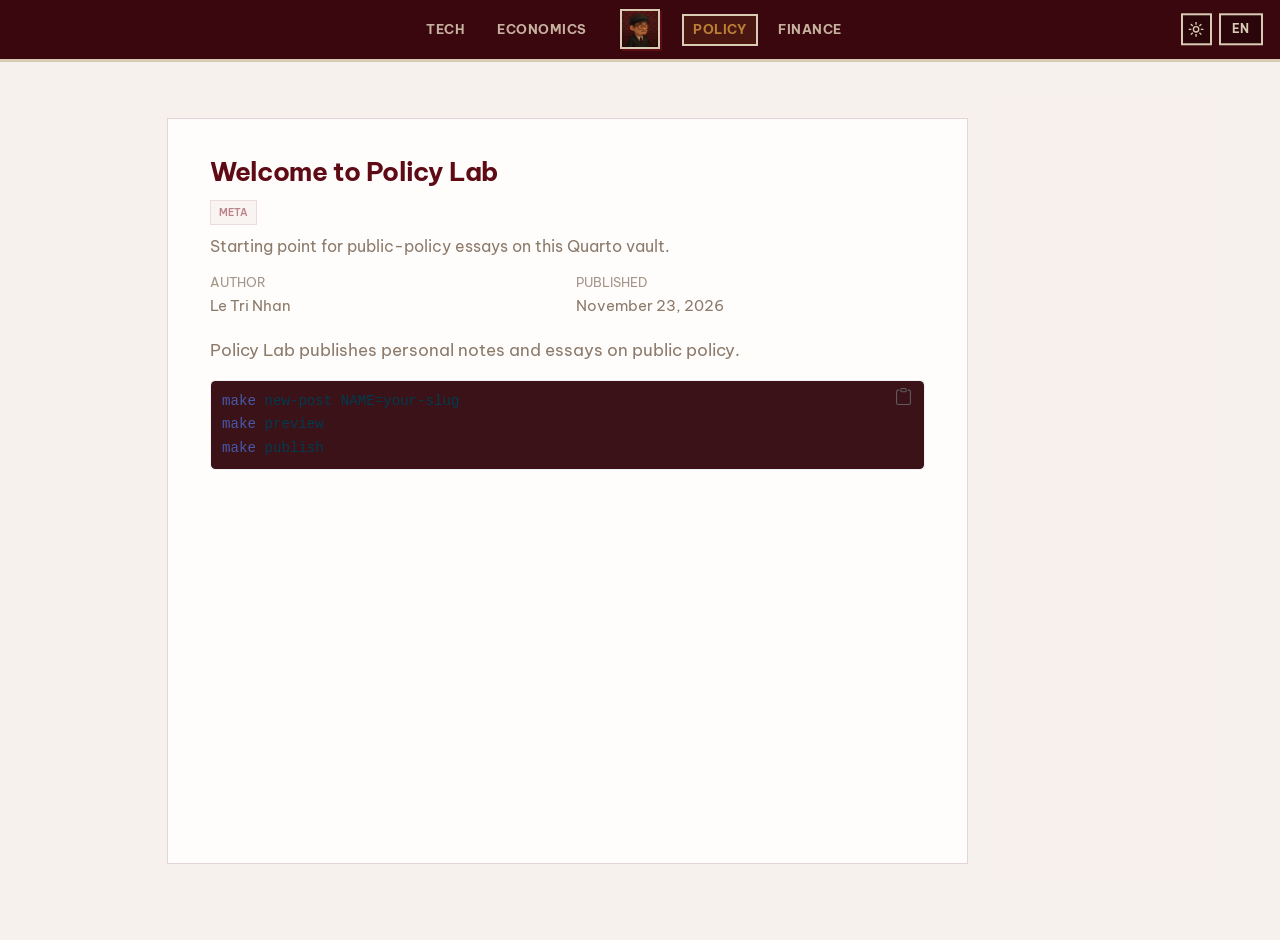
==== posts/welcome/index.html @ 367c21e1 "Built site for gh-pages" ====
<!DOCTYPE html>
<html xmlns="http://www.w3.org/1999/xhtml" lang="en" xml:lang="en"><head>

<meta charset="utf-8">
<meta name="generator" content="quarto-1.7.32">

<meta name="viewport" content="width=device-width, initial-scale=1.0, user-scalable=yes">

<meta name="author" content="Le Tri Nhan">
<meta name="dcterms.date" content="2026-11-23">
<meta name="description" content="Starting point for public-policy essays on this Quarto vault.">

<title>Welcome to Policy Lab – Policy Lab</title>
<style>
code{white-space: pre-wrap;}
span.smallcaps{font-variant: small-caps;}
div.columns{display: flex; gap: min(4vw, 1.5em);}
div.column{flex: auto; overflow-x: auto;}
div.hanging-indent{margin-left: 1.5em; text-indent: -1.5em;}
ul.task-list{list-style: none;}
ul.task-list li input[type="checkbox"] {
  width: 0.8em;
  margin: 0 0.8em 0.2em -1em; /* quarto-specific, see https://github.com/quarto-dev/quarto-cli/issues/4556 */ 
  vertical-align: middle;
}
/* CSS for syntax highlighting */
html { -webkit-text-size-adjust: 100%; }
pre > code.sourceCode { white-space: pre; position: relative; }
pre > code.sourceCode > span { display: inline-block; line-height: 1.25; }
pre > code.sourceCode > span:empty { height: 1.2em; }
.sourceCode { overflow: visible; }
code.sourceCode > span { color: inherit; text-decoration: inherit; }
div.sourceCode { margin: 1em 0; }
pre.sourceCode { margin: 0; }
@media screen {
div.sourceCode { overflow: auto; }
}
@media print {
pre > code.sourceCode { white-space: pre-wrap; }
pre > code.sourceCode > span { text-indent: -5em; padding-left: 5em; }
}
pre.numberSource code
  { counter-reset: source-line 0; }
pre.numberSource code > span
  { position: relative; left: -4em; counter-increment: source-line; }
pre.numberSource code > span > a:first-child::before
  { content: counter(source-line);
    position: relative; left: -1em; text-align: right; vertical-align: baseline;
    border: none; display: inline-block;
    -webkit-touch-callout: none; -webkit-user-select: none;
    -khtml-user-select: none; -moz-user-select: none;
    -ms-user-select: none; user-select: none;
    padding: 0 4px; width: 4em;
  }
pre.numberSource { margin-left: 3em;  padding-left: 4px; }
div.sourceCode
  {   }
@media screen {
pre > code.sourceCode > span > a:first-child::before { text-decoration: underline; }
}
</style>


<script src="../../site_libs/quarto-nav/quarto-nav.js"></script>
<script src="../../site_libs/quarto-nav/headroom.min.js"></script>
<link href="../../styles/favicon.svg" rel="icon" type="image/svg+xml">
<script src="../../site_libs/clipboard/clipboard.min.js"></script>
<script src="../../site_libs/quarto-html/quarto.js" type="module"></script>
<script src="../../site_libs/quarto-html/tabsets/tabsets.js" type="module"></script>
<script src="../../site_libs/quarto-html/popper.min.js"></script>
<script src="../../site_libs/quarto-html/tippy.umd.min.js"></script>
<script src="../../site_libs/quarto-html/anchor.min.js"></script>
<link href="../../site_libs/quarto-html/tippy.css" rel="stylesheet">
<link href="../../site_libs/quarto-html/quarto-syntax-highlighting-37eea08aefeeee20ff55810ff984fec1.css" rel="stylesheet" id="quarto-text-highlighting-styles">
<script src="../../site_libs/bootstrap/bootstrap.min.js"></script>
<link href="../../site_libs/bootstrap/bootstrap-icons.css" rel="stylesheet">
<link href="../../site_libs/bootstrap/bootstrap-9bfbb7280fd02e7e46086932f71645ad.min.css" rel="stylesheet" append-hash="true" id="quarto-bootstrap" data-mode="light">
<script id="quarto-search-options" type="application/json">{
  "language": {
    "search-no-results-text": "No results",
    "search-matching-documents-text": "matching documents",
    "search-copy-link-title": "Copy link to search",
    "search-hide-matches-text": "Hide additional matches",
    "search-more-match-text": "more match in this document",
    "search-more-matches-text": "more matches in this document",
    "search-clear-button-title": "Clear",
    "search-text-placeholder": "",
    "search-detached-cancel-button-title": "Cancel",
    "search-submit-button-title": "Submit",
    "search-label": "Search"
  }
}</script>
<script>
(function () {
  try {
    var t = localStorage.getItem("letrinhan-site-theme");
    if (t !== "light" && t !== "dark") {
      t = window.matchMedia("(prefers-color-scheme: light)").matches
        ? "light"
        : "dark";
    }
    document.documentElement.dataset.theme = t;
  } catch (e) {
    document.documentElement.dataset.theme = "dark";
  }

  try {
    var l = localStorage.getItem("letrinhan-site-locale");
    if (l !== "vi" && l !== "en") {
      l = (navigator.language || "vi").toLowerCase().startsWith("vi")
        ? "vi"
        : "en";
    }
    document.documentElement.dataset.lang = l;
  } catch (e) {
    document.documentElement.dataset.lang = "vi";
  }
})();
</script>


</head>

<body class="nav-fixed quarto-light">

<div id="quarto-search-results"></div>
  <header id="quarto-header" class="headroom fixed-top">
    <nav class="navbar navbar-expand-lg " data-bs-theme="dark">
      <div class="navbar-container container-fluid">
      <div class="navbar-brand-container mx-auto">
    <a href="../../index.html" class="navbar-brand navbar-brand-logo">
    <img src="../../styles/avatar.jpg" alt="Le Tri Nhan" class="navbar-logo">
    </a>
  </div>
          <button class="navbar-toggler" type="button" data-bs-toggle="collapse" data-bs-target="#navbarCollapse" aria-controls="navbarCollapse" role="menu" aria-expanded="false" aria-label="Toggle navigation" onclick="if (window.quartoToggleHeadroom) { window.quartoToggleHeadroom(); }">
  <span class="navbar-toggler-icon"></span>
</button>
          <div class="collapse navbar-collapse" id="navbarCollapse">
            <ul class="navbar-nav navbar-nav-scroll me-auto">
  <li class="nav-item">
    <a class="nav-link" href="https://letrinhandn.github.io/tech-lab/"> 
<span class="menu-text">Tech</span></a>
  </li>  
  <li class="nav-item">
    <a class="nav-link" href="https://letrinhandn.github.io/economic-lab/"> 
<span class="menu-text">Economics</span></a>
  </li>  
</ul>
            <ul class="navbar-nav navbar-nav-scroll ms-auto">
  <li class="nav-item">
    <a class="nav-link" href="https://letrinhandn.github.io/policy-lab/"> 
<span class="menu-text">Policy</span></a>
  </li>  
  <li class="nav-item">
    <a class="nav-link" href="https://letrinhandn.github.io/investment-research-lab/"> 
<span class="menu-text">Finance</span></a>
  </li>  
</ul>
          </div> <!-- /navcollapse -->
            <div class="quarto-navbar-tools">
</div>
      </div> <!-- /container-fluid -->
    </nav>
</header>
<!-- content -->
<div id="quarto-content" class="quarto-container page-columns page-rows-contents page-layout-article page-navbar">
<!-- sidebar -->
<!-- margin-sidebar -->
    <div id="quarto-margin-sidebar" class="sidebar margin-sidebar zindex-bottom">
        
    </div>
<!-- main -->
<main class="content" id="quarto-document-content">

<header id="title-block-header" class="quarto-title-block default">
<div class="quarto-title">
<h1 class="title">Welcome to Policy Lab</h1>
  <div class="quarto-categories">
    <div class="quarto-category">meta</div>
  </div>
  </div>

<div>
  <div class="description">
    Starting point for public-policy essays on this Quarto vault.
  </div>
</div>


<div class="quarto-title-meta">

    <div>
    <div class="quarto-title-meta-heading">Author</div>
    <div class="quarto-title-meta-contents">
             <p>Le Tri Nhan </p>
          </div>
  </div>
    
    <div>
    <div class="quarto-title-meta-heading">Published</div>
    <div class="quarto-title-meta-contents">
      <p class="date">November 23, 2026</p>
    </div>
  </div>
  
    
  </div>
  


</header>


<p>Policy Lab publishes personal notes and essays on public policy.</p>
<div class="sourceCode" id="cb1"><pre class="sourceCode bash code-with-copy"><code class="sourceCode bash"><span id="cb1-1"><a href="#cb1-1" aria-hidden="true" tabindex="-1"></a><span class="fu">make</span> new-post NAME=your-slug</span>
<span id="cb1-2"><a href="#cb1-2" aria-hidden="true" tabindex="-1"></a><span class="fu">make</span> preview</span>
<span id="cb1-3"><a href="#cb1-3" aria-hidden="true" tabindex="-1"></a><span class="fu">make</span> publish</span></code><button title="Copy to Clipboard" class="code-copy-button"><i class="bi"></i></button></pre></div>



</main> <!-- /main -->
<script>
document.addEventListener("DOMContentLoaded", function () {
  var THEME_KEY = "letrinhan-site-theme";
  var LANG_KEY = "letrinhan-site-locale";

  var brand = document.querySelector(".navbar-brand");
  if (brand) brand.setAttribute("href", "https://letrinhandn.github.io/letrinhan-site/");

  document.querySelectorAll(".quarto-listing-category-title").forEach(function (el) {
    el.textContent = "Tags";
  });

  function readTheme() {
    try {
      var t = localStorage.getItem(THEME_KEY);
      if (t === "light" || t === "dark") return t;
    } catch (e) {}
    return document.documentElement.dataset.theme === "light" ? "light" : "dark";
  }

  function readLang() {
    try {
      var l = localStorage.getItem(LANG_KEY);
      if (l === "vi" || l === "en") return l;
    } catch (e) {}
    return (navigator.language || "vi").toLowerCase().startsWith("vi") ? "vi" : "en";
  }

  function sunSvg() {
    return '<svg viewBox="0 0 24 24" aria-hidden="true" fill="none" stroke="currentColor" stroke-width="2"><circle cx="12" cy="12" r="4"/><path stroke-linecap="square" d="M12 2v2M12 20v2M4.9 4.9l1.4 1.4M17.7 17.7l1.4 1.4M2 12h2M20 12h2M4.9 19.1l1.4-1.4M17.7 6.3l1.4-1.4"/></svg>';
  }

  function moonSvg() {
    return '<svg viewBox="0 0 24 24" aria-hidden="true" fill="currentColor"><path d="M20.5 14.2A8.5 8.5 0 0 1 9.8 3.5 7 7 0 1 0 20.5 14.2Z"/></svg>';
  }

  function applyTheme(theme) {
    document.documentElement.dataset.theme = theme;
    try {
      localStorage.setItem(THEME_KEY, theme);
    } catch (e) {}
    var btn = document.getElementById("theme-chip");
    if (btn) {
      btn.innerHTML = theme === "dark" ? moonSvg() : sunSvg();
      btn.setAttribute("aria-pressed", theme === "dark" ? "true" : "false");
    }
  }

  function applyLang(lang) {
    if (lang !== "vi" && lang !== "en") lang = "vi";
    try {
      localStorage.setItem(LANG_KEY, lang);
    } catch (e) {}
    document.documentElement.dataset.lang = lang;
    var btn = document.getElementById("lang-chip");
    if (btn) btn.textContent = lang === "vi" ? "VI" : "EN";
    buildLangToc(lang);
  }

  // Quarto skips TOC when headings live inside .lang-vi / .lang-en — rebuild for active locale
  function buildLangToc(lang) {
    var sidebar = document.getElementById("quarto-margin-sidebar");
    if (!sidebar) return;
    if (!document.querySelector(".lang-vi, .lang-en")) return;

    var root = document.querySelector(lang === "en" ? ".lang-en" : ".lang-vi");
    if (!root) {
      sidebar.innerHTML = "";
      return;
    }

    var heads = root.querySelectorAll("h2, h3");
    if (!heads.length) {
      sidebar.innerHTML = "";
      return;
    }

    var title = lang === "en" ? "On this page" : "Trong trang này";
    var html =
      '<nav id="TOC" role="doc-toc">' +
      '<h2 id="toc-title">' +
      title +
      "</h2><ul class=\"summary\">";

    var pendingClose = false;
    heads.forEach(function (h) {
      var id = h.id;
      if (!id) {
        id = (h.getAttribute("data-anchor-id") || "").trim();
        if (id) h.id = id;
      }
      if (!id) return;
      var text = (h.textContent || "").replace(/\s+/g, " ").trim();
      if (!text) return;
      var level = h.tagName.toLowerCase() === "h3" ? 3 : 2;
      if (level === 2) {
        if (pendingClose) html += "</ul></li>";
        html +=
          '<li><a href="#' +
          id +
          '" class="nav-link">' +
          text +
          '</a><ul>';
        pendingClose = true;
      } else {
        if (!pendingClose) {
          html += "<li><ul>";
          pendingClose = true;
        }
        html +=
          '<li><a href="#' +
          id +
          '" class="nav-link">' +
          text +
          "</a></li>";
      }
    });
    if (pendingClose) html += "</ul></li>";
    html += "</ul></nav>";
    sidebar.innerHTML = html;
  }

  var host = document.querySelector(".navbar");
  if (host && !document.getElementById("site-controls")) {
    var wrap = document.createElement("div");
    wrap.className = "site-controls";
    wrap.id = "site-controls";

    var themeBtn = document.createElement("button");
    themeBtn.type = "button";
    themeBtn.className = "header-chip is-icon";
    themeBtn.id = "theme-chip";
    themeBtn.setAttribute("aria-label", "Toggle theme");
    themeBtn.title = "Toggle theme";
    themeBtn.addEventListener("click", function () {
      applyTheme(readTheme() === "dark" ? "light" : "dark");
    });

    var langBtn = document.createElement("button");
    langBtn.type = "button";
    langBtn.className = "header-chip";
    langBtn.id = "lang-chip";
    langBtn.setAttribute("aria-label", "Toggle language");
    langBtn.title = "Toggle language";
    langBtn.addEventListener("click", function () {
      applyLang(readLang() === "vi" ? "en" : "vi");
    });

    wrap.appendChild(themeBtn);
    wrap.appendChild(langBtn);
    host.appendChild(wrap);
  }

  applyTheme(readTheme());
  applyLang(readLang());
});
</script>
<script id="quarto-html-after-body" type="application/javascript">
  window.document.addEventListener("DOMContentLoaded", function (event) {
    const icon = "";
    const anchorJS = new window.AnchorJS();
    anchorJS.options = {
      placement: 'right',
      icon: icon
    };
    anchorJS.add('.anchored');
    const isCodeAnnotation = (el) => {
      for (const clz of el.classList) {
        if (clz.startsWith('code-annotation-')) {                     
          return true;
        }
      }
      return false;
    }
    const onCopySuccess = function(e) {
      // button target
      const button = e.trigger;
      // don't keep focus
      button.blur();
      // flash "checked"
      button.classList.add('code-copy-button-checked');
      var currentTitle = button.getAttribute("title");
      button.setAttribute("title", "Copied!");
      let tooltip;
      if (window.bootstrap) {
        button.setAttribute("data-bs-toggle", "tooltip");
        button.setAttribute("data-bs-placement", "left");
        button.setAttribute("data-bs-title", "Copied!");
        tooltip = new bootstrap.Tooltip(button, 
          { trigger: "manual", 
            customClass: "code-copy-button-tooltip",
            offset: [0, -8]});
        tooltip.show();    
      }
      setTimeout(function() {
        if (tooltip) {
          tooltip.hide();
          button.removeAttribute("data-bs-title");
          button.removeAttribute("data-bs-toggle");
          button.removeAttribute("data-bs-placement");
        }
        button.setAttribute("title", currentTitle);
        button.classList.remove('code-copy-button-checked');
      }, 1000);
      // clear code selection
      e.clearSelection();
    }
    const getTextToCopy = function(trigger) {
        const codeEl = trigger.previousElementSibling.cloneNode(true);
        for (const childEl of codeEl.children) {
          if (isCodeAnnotation(childEl)) {
            childEl.remove();
          }
        }
        return codeEl.innerText;
    }
    const clipboard = new window.ClipboardJS('.code-copy-button:not([data-in-quarto-modal])', {
      text: getTextToCopy
    });
    clipboard.on('success', onCopySuccess);
    if (window.document.getElementById('quarto-embedded-source-code-modal')) {
      const clipboardModal = new window.ClipboardJS('.code-copy-button[data-in-quarto-modal]', {
        text: getTextToCopy,
        container: window.document.getElementById('quarto-embedded-source-code-modal')
      });
      clipboardModal.on('success', onCopySuccess);
    }
      var localhostRegex = new RegExp(/^(?:http|https):\/\/localhost\:?[0-9]*\//);
      var mailtoRegex = new RegExp(/^mailto:/);
        var filterRegex = new RegExp("https:\/\/letrinhandn\.github\.io\/policy-lab");
      var isInternal = (href) => {
          return filterRegex.test(href) || localhostRegex.test(href) || mailtoRegex.test(href);
      }
      // Inspect non-navigation links and adorn them if external
     var links = window.document.querySelectorAll('a[href]:not(.nav-link):not(.navbar-brand):not(.toc-action):not(.sidebar-link):not(.sidebar-item-toggle):not(.pagination-link):not(.no-external):not([aria-hidden]):not(.dropdown-item):not(.quarto-navigation-tool):not(.about-link)');
      for (var i=0; i<links.length; i++) {
        const link = links[i];
        if (!isInternal(link.href)) {
          // undo the damage that might have been done by quarto-nav.js in the case of
          // links that we want to consider external
          if (link.dataset.originalHref !== undefined) {
            link.href = link.dataset.originalHref;
          }
            // target, if specified
            link.setAttribute("target", "_blank");
            if (link.getAttribute("rel") === null) {
              link.setAttribute("rel", "noopener");
            }
        }
      }
    function tippyHover(el, contentFn, onTriggerFn, onUntriggerFn) {
      const config = {
        allowHTML: true,
        maxWidth: 500,
        delay: 100,
        arrow: false,
        appendTo: function(el) {
            return el.parentElement;
        },
        interactive: true,
        interactiveBorder: 10,
        theme: 'quarto',
        placement: 'bottom-start',
      };
      if (contentFn) {
        config.content = contentFn;
      }
      if (onTriggerFn) {
        config.onTrigger = onTriggerFn;
      }
      if (onUntriggerFn) {
        config.onUntrigger = onUntriggerFn;
      }
      window.tippy(el, config); 
    }
    const noterefs = window.document.querySelectorAll('a[role="doc-noteref"]');
    for (var i=0; i<noterefs.length; i++) {
      const ref = noterefs[i];
      tippyHover(ref, function() {
        // use id or data attribute instead here
        let href = ref.getAttribute('data-footnote-href') || ref.getAttribute('href');
        try { href = new URL(href).hash; } catch {}
        const id = href.replace(/^#\/?/, "");
        const note = window.document.getElementById(id);
        if (note) {
          return note.innerHTML;
        } else {
          return "";
        }
      });
    }
    const xrefs = window.document.querySelectorAll('a.quarto-xref');
    const processXRef = (id, note) => {
      // Strip column container classes
      const stripColumnClz = (el) => {
        el.classList.remove("page-full", "page-columns");
        if (el.children) {
          for (const child of el.children) {
            stripColumnClz(child);
          }
        }
      }
      stripColumnClz(note)
      if (id === null || id.startsWith('sec-')) {
        // Special case sections, only their first couple elements
        const container = document.createElement("div");
        if (note.children && note.children.length > 2) {
          container.appendChild(note.children[0].cloneNode(true));
          for (let i = 1; i < note.children.length; i++) {
            const child = note.children[i];
            if (child.tagName === "P" && child.innerText === "") {
              continue;
            } else {
              container.appendChild(child.cloneNode(true));
              break;
            }
          }
          if (window.Quarto?.typesetMath) {
            window.Quarto.typesetMath(container);
          }
          return container.innerHTML
        } else {
          if (window.Quarto?.typesetMath) {
            window.Quarto.typesetMath(note);
          }
          return note.innerHTML;
        }
      } else {
        // Remove any anchor links if they are present
        const anchorLink = note.querySelector('a.anchorjs-link');
        if (anchorLink) {
          anchorLink.remove();
        }
        if (window.Quarto?.typesetMath) {
          window.Quarto.typesetMath(note);
        }
        if (note.classList.contains("callout")) {
          return note.outerHTML;
        } else {
          return note.innerHTML;
        }
      }
    }
    for (var i=0; i<xrefs.length; i++) {
      const xref = xrefs[i];
      tippyHover(xref, undefined, function(instance) {
        instance.disable();
        let url = xref.getAttribute('href');
        let hash = undefined; 
        if (url.startsWith('#')) {
          hash = url;
        } else {
          try { hash = new URL(url).hash; } catch {}
        }
        if (hash) {
          const id = hash.replace(/^#\/?/, "");
          const note = window.document.getElementById(id);
          if (note !== null) {
            try {
              const html = processXRef(id, note.cloneNode(true));
              instance.setContent(html);
            } finally {
              instance.enable();
              instance.show();
            }
          } else {
            // See if we can fetch this
            fetch(url.split('#')[0])
            .then(res => res.text())
            .then(html => {
              const parser = new DOMParser();
              const htmlDoc = parser.parseFromString(html, "text/html");
              const note = htmlDoc.getElementById(id);
              if (note !== null) {
                const html = processXRef(id, note);
                instance.setContent(html);
              } 
            }).finally(() => {
              instance.enable();
              instance.show();
            });
          }
        } else {
          // See if we can fetch a full url (with no hash to target)
          // This is a special case and we should probably do some content thinning / targeting
          fetch(url)
          .then(res => res.text())
          .then(html => {
            const parser = new DOMParser();
            const htmlDoc = parser.parseFromString(html, "text/html");
            const note = htmlDoc.querySelector('main.content');
            if (note !== null) {
              // This should only happen for chapter cross references
              // (since there is no id in the URL)
              // remove the first header
              if (note.children.length > 0 && note.children[0].tagName === "HEADER") {
                note.children[0].remove();
              }
              const html = processXRef(null, note);
              instance.setContent(html);
            } 
          }).finally(() => {
            instance.enable();
            instance.show();
          });
        }
      }, function(instance) {
      });
    }
        let selectedAnnoteEl;
        const selectorForAnnotation = ( cell, annotation) => {
          let cellAttr = 'data-code-cell="' + cell + '"';
          let lineAttr = 'data-code-annotation="' +  annotation + '"';
          const selector = 'span[' + cellAttr + '][' + lineAttr + ']';
          return selector;
        }
        const selectCodeLines = (annoteEl) => {
          const doc = window.document;
          const targetCell = annoteEl.getAttribute("data-target-cell");
          const targetAnnotation = annoteEl.getAttribute("data-target-annotation");
          const annoteSpan = window.document.querySelector(selectorForAnnotation(targetCell, targetAnnotation));
          const lines = annoteSpan.getAttribute("data-code-lines").split(",");
          const lineIds = lines.map((line) => {
            return targetCell + "-" + line;
          })
          let top = null;
          let height = null;
          let parent = null;
          if (lineIds.length > 0) {
              //compute the position of the single el (top and bottom and make a div)
              const el = window.document.getElementById(lineIds[0]);
              top = el.offsetTop;
              height = el.offsetHeight;
              parent = el.parentElement.parentElement;
            if (lineIds.length > 1) {
              const lastEl = window.document.getElementById(lineIds[lineIds.length - 1]);
              const bottom = lastEl.offsetTop + lastEl.offsetHeight;
              height = bottom - top;
            }
            if (top !== null && height !== null && parent !== null) {
              // cook up a div (if necessary) and position it 
              let div = window.document.getElementById("code-annotation-line-highlight");
              if (div === null) {
                div = window.document.createElement("div");
                div.setAttribute("id", "code-annotation-line-highlight");
                div.style.position = 'absolute';
                parent.appendChild(div);
              }
              div.style.top = top - 2 + "px";
              div.style.height = height + 4 + "px";
              div.style.left = 0;
              let gutterDiv = window.document.getElementById("code-annotation-line-highlight-gutter");
              if (gutterDiv === null) {
                gutterDiv = window.document.createElement("div");
                gutterDiv.setAttribute("id", "code-annotation-line-highlight-gutter");
                gutterDiv.style.position = 'absolute';
                const codeCell = window.document.getElementById(targetCell);
                const gutter = codeCell.querySelector('.code-annotation-gutter');
                gutter.appendChild(gutterDiv);
              }
              gutterDiv.style.top = top - 2 + "px";
              gutterDiv.style.height = height + 4 + "px";
            }
            selectedAnnoteEl = annoteEl;
          }
        };
        const unselectCodeLines = () => {
          const elementsIds = ["code-annotation-line-highlight", "code-annotation-line-highlight-gutter"];
          elementsIds.forEach((elId) => {
            const div = window.document.getElementById(elId);
            if (div) {
              div.remove();
            }
          });
          selectedAnnoteEl = undefined;
        };
          // Handle positioning of the toggle
      window.addEventListener(
        "resize",
        throttle(() => {
          elRect = undefined;
          if (selectedAnnoteEl) {
            selectCodeLines(selectedAnnoteEl);
          }
        }, 10)
      );
      function throttle(fn, ms) {
      let throttle = false;
      let timer;
        return (...args) => {
          if(!throttle) { // first call gets through
              fn.apply(this, args);
              throttle = true;
          } else { // all the others get throttled
              if(timer) clearTimeout(timer); // cancel #2
              timer = setTimeout(() => {
                fn.apply(this, args);
                timer = throttle = false;
              }, ms);
          }
        };
      }
        // Attach click handler to the DT
        const annoteDls = window.document.querySelectorAll('dt[data-target-cell]');
        for (const annoteDlNode of annoteDls) {
          annoteDlNode.addEventListener('click', (event) => {
            const clickedEl = event.target;
            if (clickedEl !== selectedAnnoteEl) {
              unselectCodeLines();
              const activeEl = window.document.querySelector('dt[data-target-cell].code-annotation-active');
              if (activeEl) {
                activeEl.classList.remove('code-annotation-active');
              }
              selectCodeLines(clickedEl);
              clickedEl.classList.add('code-annotation-active');
            } else {
              // Unselect the line
              unselectCodeLines();
              clickedEl.classList.remove('code-annotation-active');
            }
          });
        }
    const findCites = (el) => {
      const parentEl = el.parentElement;
      if (parentEl) {
        const cites = parentEl.dataset.cites;
        if (cites) {
          return {
            el,
            cites: cites.split(' ')
          };
        } else {
          return findCites(el.parentElement)
        }
      } else {
        return undefined;
      }
    };
    var bibliorefs = window.document.querySelectorAll('a[role="doc-biblioref"]');
    for (var i=0; i<bibliorefs.length; i++) {
      const ref = bibliorefs[i];
      const citeInfo = findCites(ref);
      if (citeInfo) {
        tippyHover(citeInfo.el, function() {
          var popup = window.document.createElement('div');
          citeInfo.cites.forEach(function(cite) {
            var citeDiv = window.document.createElement('div');
            citeDiv.classList.add('hanging-indent');
            citeDiv.classList.add('csl-entry');
            var biblioDiv = window.document.getElementById('ref-' + cite);
            if (biblioDiv) {
              citeDiv.innerHTML = biblioDiv.innerHTML;
            }
            popup.appendChild(citeDiv);
          });
          return popup.innerHTML;
        });
      }
    }
  });
  </script>
</div> <!-- /content -->




</body></html>
---- site_libs/quarto-html/tippy.css ----
.tippy-box[data-animation=fade][data-state=hidden]{opacity:0}[data-tippy-root]{max-width:calc(100vw - 10px)}.tippy-box{position:relative;background-color:#333;color:#fff;border-radius:4px;font-size:14px;line-height:1.4;white-space:normal;outline:0;transition-property:transform,visibility,opacity}.tippy-box[data-placement^=top]>.tippy-arrow{bottom:0}.tippy-box[data-placement^=top]>.tippy-arrow:before{bottom:-7px;left:0;border-width:8px 8px 0;border-top-color:initial;transform-origin:center top}.tippy-box[data-placement^=bottom]>.tippy-arrow{top:0}.tippy-box[data-placement^=bottom]>.tippy-arrow:before{top:-7px;left:0;border-width:0 8px 8px;border-bottom-color:initial;transform-origin:center bottom}.tippy-box[data-placement^=left]>.tippy-arrow{right:0}.tippy-box[data-placement^=left]>.tippy-arrow:before{border-width:8px 0 8px 8px;border-left-color:initial;right:-7px;transform-origin:center left}.tippy-box[data-placement^=right]>.tippy-arrow{left:0}.tippy-box[data-placement^=right]>.tippy-arrow:before{left:-7px;border-width:8px 8px 8px 0;border-right-color:initial;transform-origin:center right}.tippy-box[data-inertia][data-state=visible]{transition-timing-function:cubic-bezier(.54,1.5,.38,1.11)}.tippy-arrow{width:16px;height:16px;color:#333}.tippy-arrow:before{content:"";position:absolute;border-color:transparent;border-style:solid}.tippy-content{position:relative;padding:5px 9px;z-index:1}
---- site_libs/quarto-html/quarto-syntax-highlighting-37eea08aefeeee20ff55810ff984fec1.css ----
/* quarto syntax highlight colors */
:root {
  --quarto-hl-ot-color: #003B4F;
  --quarto-hl-at-color: #657422;
  --quarto-hl-ss-color: #20794D;
  --quarto-hl-an-color: #5E5E5E;
  --quarto-hl-fu-color: #4758AB;
  --quarto-hl-st-color: #20794D;
  --quarto-hl-cf-color: #003B4F;
  --quarto-hl-op-color: #5E5E5E;
  --quarto-hl-er-color: #AD0000;
  --quarto-hl-bn-color: #AD0000;
  --quarto-hl-al-color: #AD0000;
  --quarto-hl-va-color: #111111;
  --quarto-hl-bu-color: inherit;
  --quarto-hl-ex-color: inherit;
  --quarto-hl-pp-color: #AD0000;
  --quarto-hl-in-color: #5E5E5E;
  --quarto-hl-vs-color: #20794D;
  --quarto-hl-wa-color: #5E5E5E;
  --quarto-hl-do-color: #5E5E5E;
  --quarto-hl-im-color: #00769E;
  --quarto-hl-ch-color: #20794D;
  --quarto-hl-dt-color: #AD0000;
  --quarto-hl-fl-color: #AD0000;
  --quarto-hl-co-color: #5E5E5E;
  --quarto-hl-cv-color: #5E5E5E;
  --quarto-hl-cn-color: #8f5902;
  --quarto-hl-sc-color: #5E5E5E;
  --quarto-hl-dv-color: #AD0000;
  --quarto-hl-kw-color: #003B4F;
}

/* other quarto variables */
:root {
  --quarto-font-monospace: SFMono-Regular, Menlo, Monaco, Consolas, "Liberation Mono", "Courier New", monospace;
}

/* syntax highlight based on Pandoc's rules */
pre > code.sourceCode > span {
  color: #003B4F;
}

code.sourceCode > span {
  color: #003B4F;
}

div.sourceCode,
div.sourceCode pre.sourceCode {
  color: #003B4F;
}

/* Normal */
code span {
  color: #003B4F;
}

/* Alert */
code span.al {
  color: #AD0000;
  font-style: inherit;
}

/* Annotation */
code span.an {
  color: #5E5E5E;
  font-style: inherit;
}

/* Attribute */
code span.at {
  color: #657422;
  font-style: inherit;
}

/* BaseN */
code span.bn {
  color: #AD0000;
  font-style: inherit;
}

/* BuiltIn */
code span.bu {
  font-style: inherit;
}

/* ControlFlow */
code span.cf {
  color: #003B4F;
  font-weight: bold;
  font-style: inherit;
}

/* Char */
code span.ch {
  color: #20794D;
  font-style: inherit;
}

/* Constant */
code span.cn {
  color: #8f5902;
  font-style: inherit;
}

/* Comment */
code span.co {
  color: #5E5E5E;
  font-style: inherit;
}

/* CommentVar */
code span.cv {
  color: #5E5E5E;
  font-style: italic;
}

/* Documentation */
code span.do {
  color: #5E5E5E;
  font-style: italic;
}

/* DataType */
code span.dt {
  color: #AD0000;
  font-style: inherit;
}

/* DecVal */
code span.dv {
  color: #AD0000;
  font-style: inherit;
}

/* Error */
code span.er {
  color: #AD0000;
  font-style: inherit;
}

/* Extension */
code span.ex {
  font-style: inherit;
}

/* Float */
code span.fl {
  color: #AD0000;
  font-style: inherit;
}

/* Function */
code span.fu {
  color: #4758AB;
  font-style: inherit;
}

/* Import */
code span.im {
  color: #00769E;
  font-style: inherit;
}

/* Information */
code span.in {
  color: #5E5E5E;
  font-style: inherit;
}

/* Keyword */
code span.kw {
  color: #003B4F;
  font-weight: bold;
  font-style: inherit;
}

/* Operator */
code span.op {
  color: #5E5E5E;
  font-style: inherit;
}

/* Other */
code span.ot {
  color: #003B4F;
  font-style: inherit;
}

/* Preprocessor */
code span.pp {
  color: #AD0000;
  font-style: inherit;
}

/* SpecialChar */
code span.sc {
  color: #5E5E5E;
  font-style: inherit;
}

/* SpecialString */
code span.ss {
  color: #20794D;
  font-style: inherit;
}

/* String */
code span.st {
  color: #20794D;
  font-style: inherit;
}

/* Variable */
code span.va {
  color: #111111;
  font-style: inherit;
}

/* VerbatimString */
code span.vs {
  color: #20794D;
  font-style: inherit;
}

/* Warning */
code span.wa {
  color: #5E5E5E;
  font-style: italic;
}

.prevent-inlining {
  content: "</";
}

/*# sourceMappingURL=27d3d809615f7771493d095567f04340.css.map */
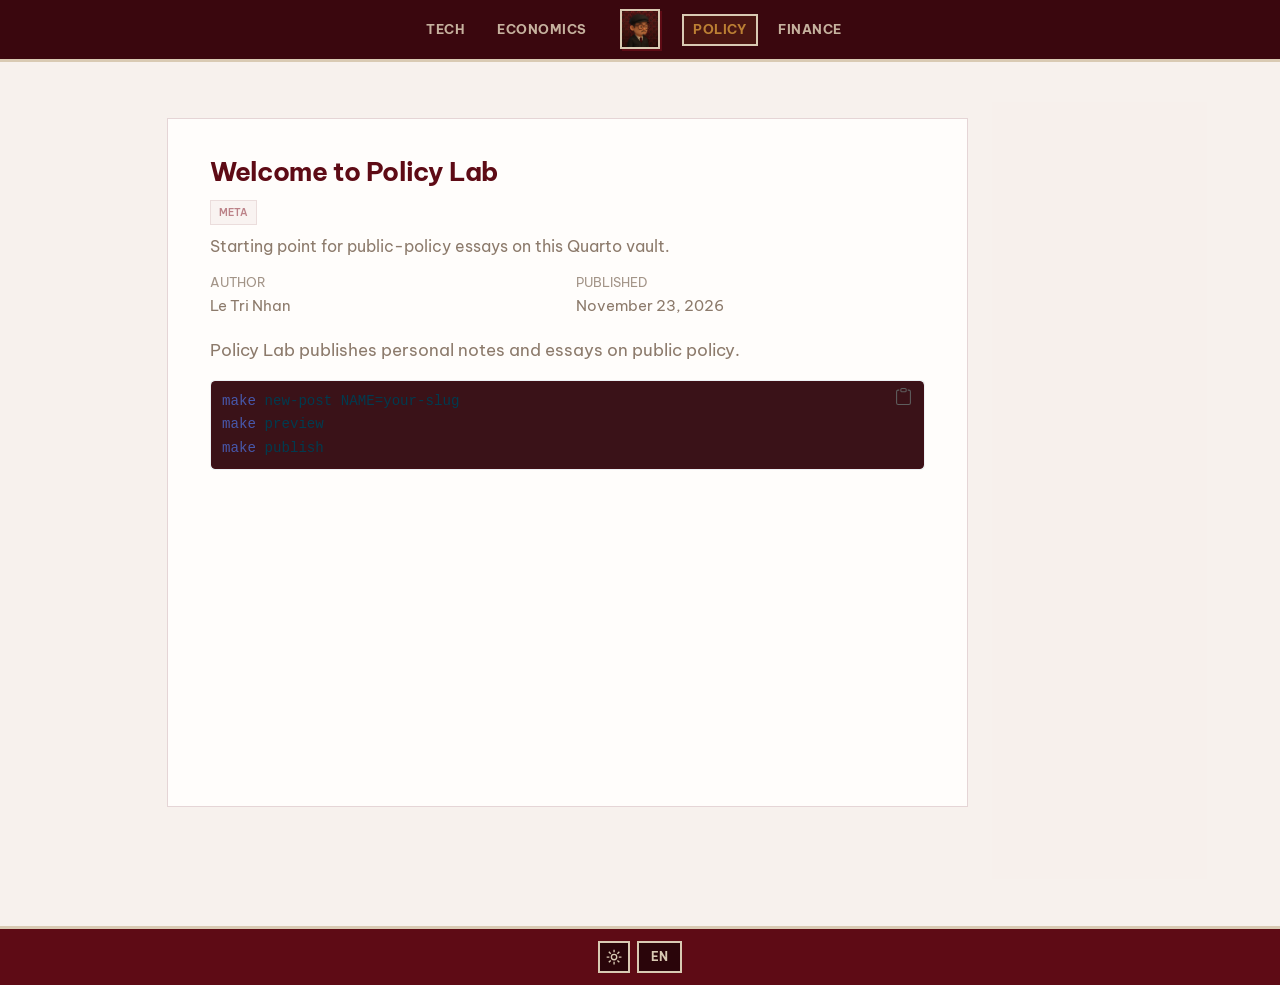
==== commit 7ae1fd6d: "Built site for gh-pages" ====
--- a/posts/welcome/index.html
+++ b/posts/welcome/index.html
@@ -74,7 +74,7 @@
 <link href="../../site_libs/quarto-html/quarto-syntax-highlighting-37eea08aefeeee20ff55810ff984fec1.css" rel="stylesheet" id="quarto-text-highlighting-styles">
 <script src="../../site_libs/bootstrap/bootstrap.min.js"></script>
 <link href="../../site_libs/bootstrap/bootstrap-icons.css" rel="stylesheet">
-<link href="../../site_libs/bootstrap/bootstrap-9bfbb7280fd02e7e46086932f71645ad.min.css" rel="stylesheet" append-hash="true" id="quarto-bootstrap" data-mode="light">
+<link href="../../site_libs/bootstrap/bootstrap-1a18add2f3df4e69608a1a24a8e2bc61.min.css" rel="stylesheet" append-hash="true" id="quarto-bootstrap" data-mode="light">
 <script id="quarto-search-options" type="application/json">{
   "language": {
     "search-no-results-text": "No results",
@@ -341,8 +341,26 @@
     sidebar.innerHTML = html;
   }
 
-  var host = document.querySelector(".navbar");
-  if (host && !document.getElementById("site-controls")) {
+  function ensureFooterHost() {
+    var footer = document.getElementById("quarto-footer");
+    if (!footer) {
+      footer = document.createElement("footer");
+      footer.id = "quarto-footer";
+      footer.className = "footer bg-primary lab-site-footer";
+      document.body.appendChild(footer);
+    }
+    footer.classList.add("lab-site-footer");
+    var nav = footer.querySelector(".nav-footer");
+    if (!nav) {
+      nav = document.createElement("div");
+      nav.className = "nav-footer";
+      footer.appendChild(nav);
+    }
+    return nav;
+  }
+
+  if (!document.getElementById("site-controls")) {
+    var host = ensureFooterHost();
     var wrap = document.createElement("div");
     wrap.className = "site-controls";
     wrap.id = "site-controls";
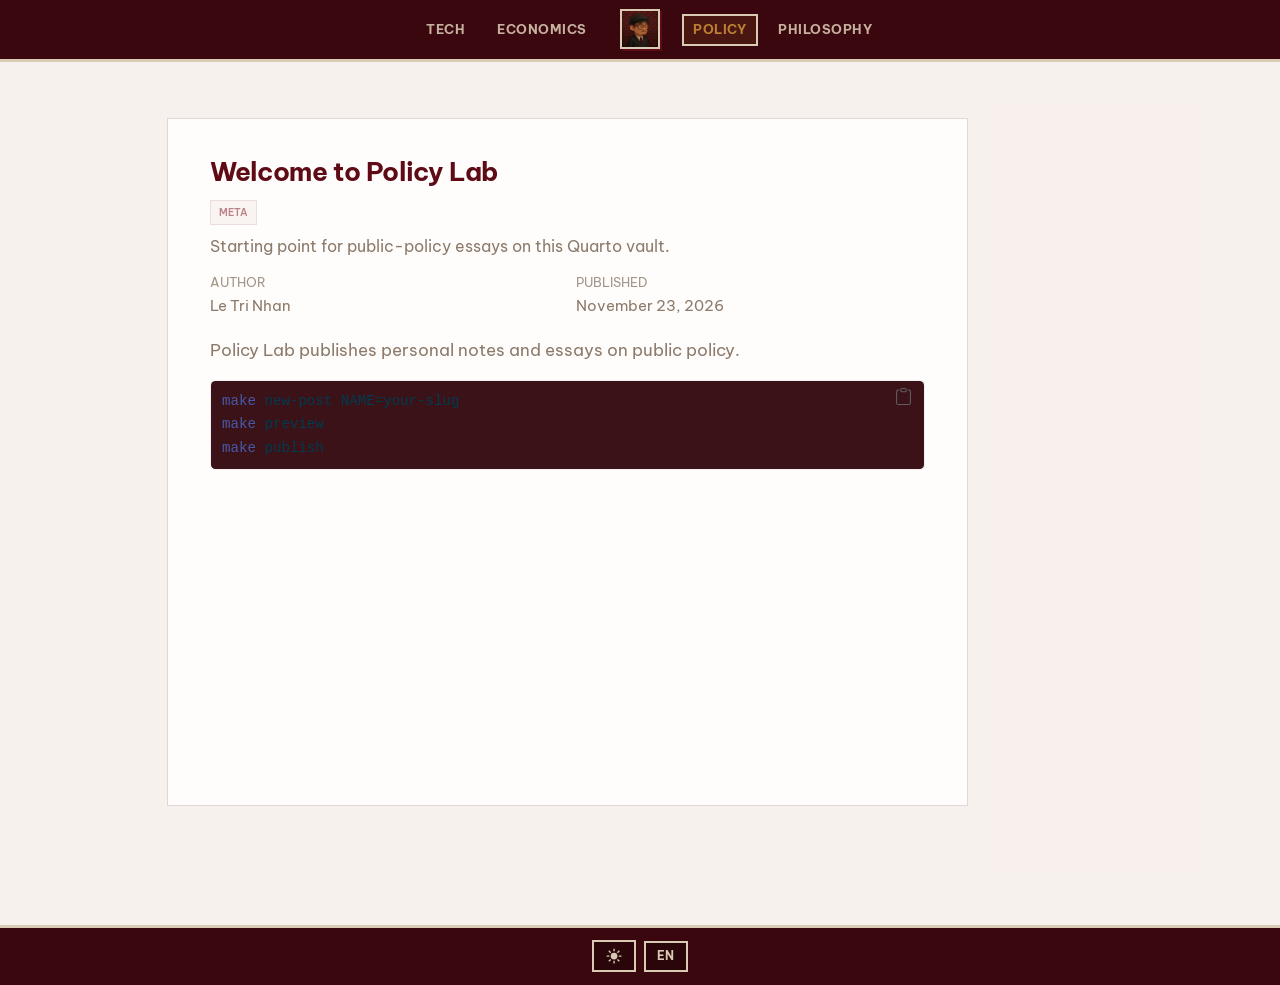
==== commit f92a45b9: "Built site for gh-pages" ====
--- a/posts/welcome/index.html
+++ b/posts/welcome/index.html
@@ -74,7 +74,7 @@
 <link href="../../site_libs/quarto-html/quarto-syntax-highlighting-37eea08aefeeee20ff55810ff984fec1.css" rel="stylesheet" id="quarto-text-highlighting-styles">
 <script src="../../site_libs/bootstrap/bootstrap.min.js"></script>
 <link href="../../site_libs/bootstrap/bootstrap-icons.css" rel="stylesheet">
-<link href="../../site_libs/bootstrap/bootstrap-1a18add2f3df4e69608a1a24a8e2bc61.min.css" rel="stylesheet" append-hash="true" id="quarto-bootstrap" data-mode="light">
+<link href="../../site_libs/bootstrap/bootstrap-7ecbd1760d53f5d8f9087a4603a6148a.min.css" rel="stylesheet" append-hash="true" id="quarto-bootstrap" data-mode="light">
 <script id="quarto-search-options" type="application/json">{
   "language": {
     "search-no-results-text": "No results",
@@ -152,8 +152,8 @@
 <span class="menu-text">Policy</span></a>
   </li>  
   <li class="nav-item">
-    <a class="nav-link" href="https://letrinhandn.github.io/investment-research-lab/"> 
-<span class="menu-text">Finance</span></a>
+    <a class="nav-link" href="https://letrinhandn.github.io/philosophy-lab/"> 
+<span class="menu-text">Philosophy</span></a>
   </li>  
 </ul>
           </div> <!-- /navcollapse -->
@@ -224,8 +224,87 @@
   var THEME_KEY = "letrinhan-site-theme";
   var LANG_KEY = "letrinhan-site-locale";
 
+  /* Keep in sync with hub LOCAL_SITE_BASE + local preview ports */
+  var PROD_ORIGIN = "https://letrinhandn.github.io";
+  var LOCAL_BASE = {
+    "tech-lab": "http://127.0.0.1:4202/",
+    "economic-lab": "http://127.0.0.1:4203/",
+    "policy-lab": "http://127.0.0.1:4204/",
+    "philosophy-lab": "http://127.0.0.1:4201/",
+    "letrinhan-site": "http://127.0.0.1:5173/letrinhan-site/",
+  };
+  var PORT_LAB = {
+    "4201": "philosophy-lab",
+    "4202": "tech-lab",
+    "4203": "economic-lab",
+    "4204": "policy-lab",
+    "5173": "letrinhan-site",
+  };
+
+  function isLocalHost() {
+    var h = location.hostname;
+    return h === "localhost" || h === "127.0.0.1";
+  }
+
+  function resolveSiteHref(href) {
+    if (!href || !isLocalHost()) return href;
+    try {
+      var url = new URL(href, location.href);
+      if (url.hostname !== "letrinhandn.github.io") return href;
+      var parts = url.pathname.split("/").filter(Boolean);
+      var key = parts[0];
+      if (!key || !LOCAL_BASE[key]) return href;
+      var rest = parts.slice(1).join("/");
+      if (!rest) return LOCAL_BASE[key];
+      return (
+        LOCAL_BASE[key] + rest + (url.pathname.endsWith("/") ? "/" : "")
+      );
+    } catch (e) {
+      return href;
+    }
+  }
+
+  function rewriteLocalNav() {
+    if (!isLocalHost()) return;
+    document
+      .querySelectorAll('a[href*="letrinhandn.github.io"]')
+      .forEach(function (a) {
+        var next = resolveSiteHref(a.getAttribute("href"));
+        if (next) a.setAttribute("href", next);
+      });
+
+    var labKey = PORT_LAB[location.port] || null;
+    if (!labKey) {
+      var m = location.pathname.match(
+        /\/(tech-lab|economic-lab|policy-lab|philosophy-lab|letrinhan-site)(?:\/|$)/
+      );
+      if (m) labKey = m[1];
+    }
+    if (!labKey) return;
+
+    var localHref = LOCAL_BASE[labKey];
+    document.querySelectorAll(".navbar-nav .nav-link").forEach(function (a) {
+      var href = a.getAttribute("href") || "";
+      var on =
+        href === localHref ||
+        href.indexOf(PROD_ORIGIN + "/" + labKey) === 0 ||
+        (localHref && href.indexOf(localHref) === 0);
+      if (on) {
+        a.classList.add("active");
+        a.setAttribute("aria-current", "page");
+      }
+    });
+  }
+
   var brand = document.querySelector(".navbar-brand");
-  if (brand) brand.setAttribute("href", "https://letrinhandn.github.io/letrinhan-site/");
+  if (brand) {
+    brand.setAttribute(
+      "href",
+      resolveSiteHref("https://letrinhandn.github.io/letrinhan-site/")
+    );
+  }
+
+  rewriteLocalNav();
 
   document.querySelectorAll(".quarto-listing-category-title").forEach(function (el) {
     el.textContent = "Tags";
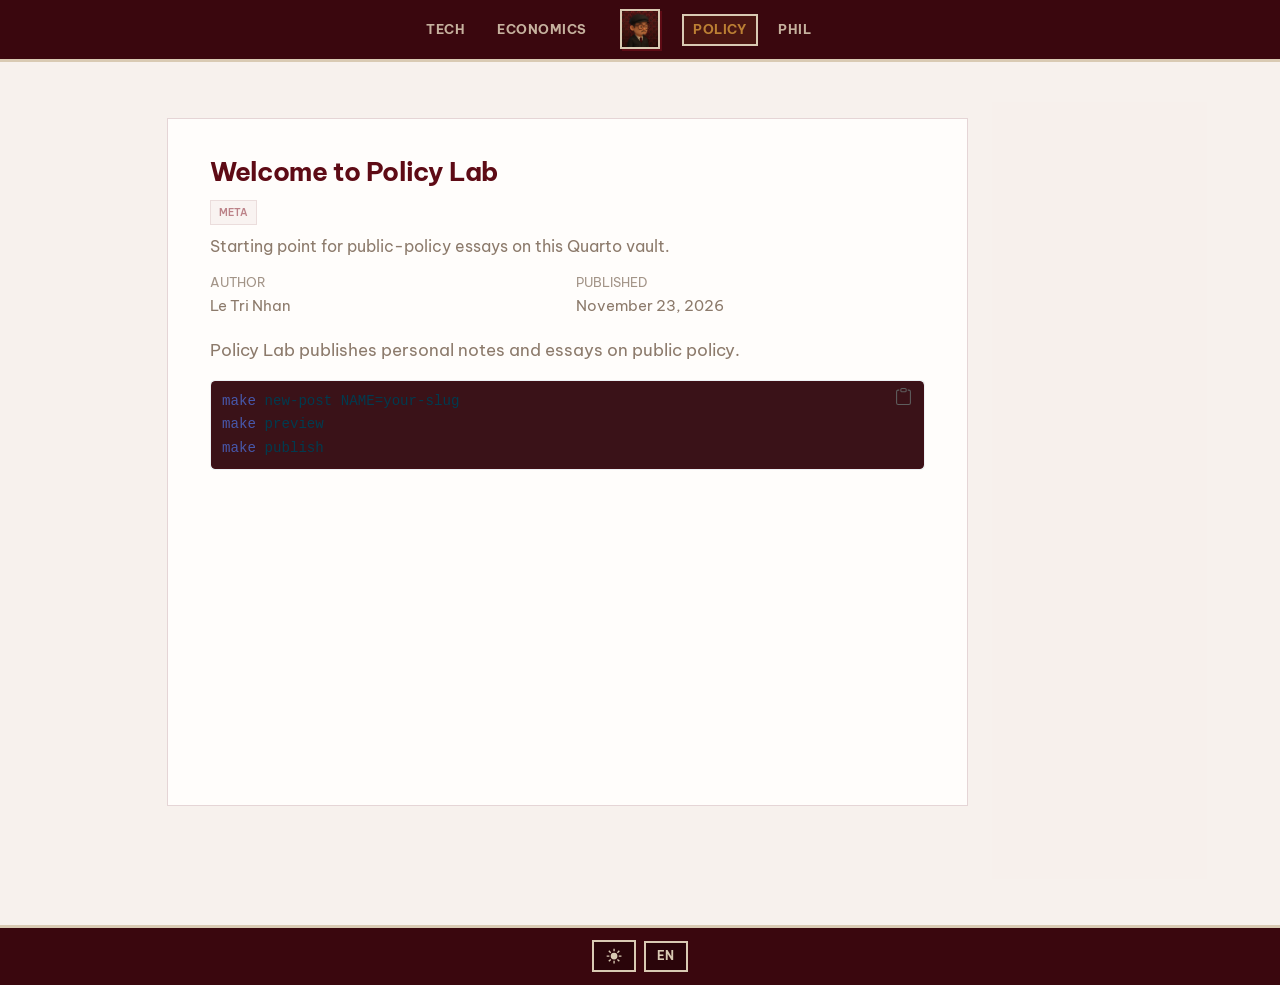
==== commit 4ca6a94b: "Built site for gh-pages" ====
--- a/posts/welcome/index.html
+++ b/posts/welcome/index.html
@@ -153,7 +153,7 @@
   </li>  
   <li class="nav-item">
     <a class="nav-link" href="https://letrinhandn.github.io/philosophy-lab/"> 
-<span class="menu-text">Philosophy</span></a>
+<span class="menu-text">Phil</span></a>
   </li>  
 </ul>
           </div> <!-- /navcollapse -->
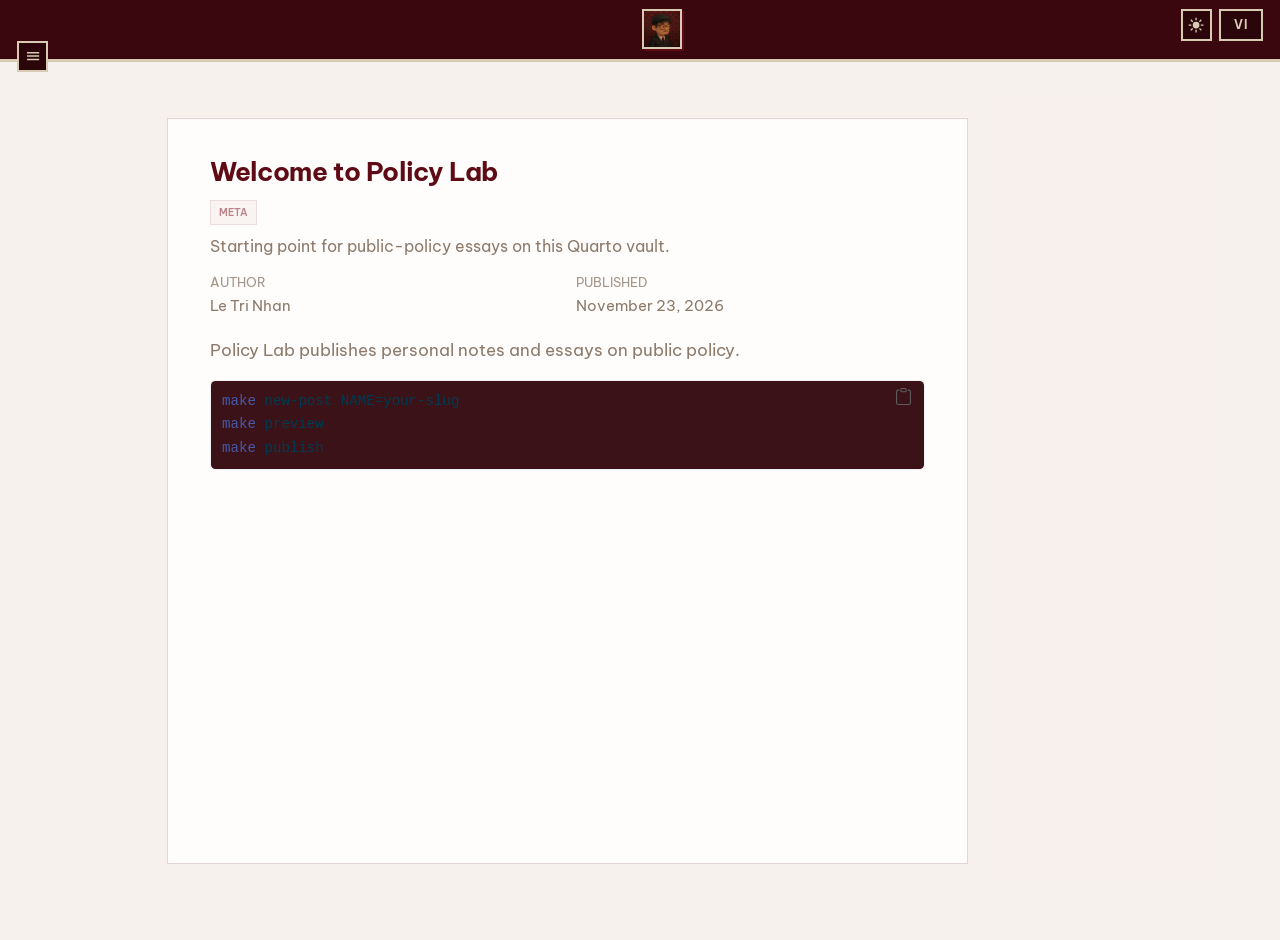
==== commit 6142c2c6: "Built site for gh-pages" ====
--- a/posts/welcome/index.html
+++ b/posts/welcome/index.html
@@ -74,7 +74,7 @@
 <link href="../../site_libs/quarto-html/quarto-syntax-highlighting-37eea08aefeeee20ff55810ff984fec1.css" rel="stylesheet" id="quarto-text-highlighting-styles">
 <script src="../../site_libs/bootstrap/bootstrap.min.js"></script>
 <link href="../../site_libs/bootstrap/bootstrap-icons.css" rel="stylesheet">
-<link href="../../site_libs/bootstrap/bootstrap-7ecbd1760d53f5d8f9087a4603a6148a.min.css" rel="stylesheet" append-hash="true" id="quarto-bootstrap" data-mode="light">
+<link href="../../site_libs/bootstrap/bootstrap-75dc4cf192016c55b9d33042b8f943cb.min.css" rel="stylesheet" append-hash="true" id="quarto-bootstrap" data-mode="light">
 <script id="quarto-search-options" type="application/json">{
   "language": {
     "search-no-results-text": "No results",
@@ -153,7 +153,7 @@
   </li>  
   <li class="nav-item">
     <a class="nav-link" href="https://letrinhandn.github.io/philosophy-lab/"> 
-<span class="menu-text">Phil</span></a>
+<span class="menu-text">Philosophy</span></a>
   </li>  
 </ul>
           </div> <!-- /navcollapse -->
@@ -264,6 +264,17 @@
     }
   }
 
+  function currentLabKey() {
+    var labKey = PORT_LAB[location.port] || null;
+    if (!labKey) {
+      var m = location.pathname.match(
+        /\/(tech-lab|economic-lab|policy-lab|philosophy-lab|letrinhan-site)(?:\/|$)/
+      );
+      if (m) labKey = m[1];
+    }
+    return labKey;
+  }
+
   function rewriteLocalNav() {
     if (!isLocalHost()) return;
     document
@@ -272,28 +283,25 @@
         var next = resolveSiteHref(a.getAttribute("href"));
         if (next) a.setAttribute("href", next);
       });
-
-    var labKey = PORT_LAB[location.port] || null;
-    if (!labKey) {
-      var m = location.pathname.match(
-        /\/(tech-lab|economic-lab|policy-lab|philosophy-lab|letrinhan-site)(?:\/|$)/
-      );
-      if (m) labKey = m[1];
-    }
+  }
+
+  function markActiveLinks() {
+    var labKey = currentLabKey();
     if (!labKey) return;
-
     var localHref = LOCAL_BASE[labKey];
-    document.querySelectorAll(".navbar-nav .nav-link").forEach(function (a) {
-      var href = a.getAttribute("href") || "";
-      var on =
-        href === localHref ||
-        href.indexOf(PROD_ORIGIN + "/" + labKey) === 0 ||
-        (localHref && href.indexOf(localHref) === 0);
-      if (on) {
-        a.classList.add("active");
-        a.setAttribute("aria-current", "page");
-      }
-    });
+    var prodHref = PROD_ORIGIN + "/" + labKey;
+    document
+      .querySelectorAll(".navbar-nav .nav-link, .site-drawer-link")
+      .forEach(function (a) {
+        var href = a.getAttribute("href") || "";
+        var on =
+          href === localHref ||
+          href.indexOf(prodHref) === 0 ||
+          (localHref && href.indexOf(localHref) === 0);
+        a.classList.toggle("active", on);
+        if (on) a.setAttribute("aria-current", "page");
+        else a.removeAttribute("aria-current");
+      });
   }
 
   var brand = document.querySelector(".navbar-brand");
@@ -332,6 +340,13 @@
 
   function moonSvg() {
     return '<svg viewBox="0 0 24 24" aria-hidden="true" fill="currentColor"><path d="M20.5 14.2A8.5 8.5 0 0 1 9.8 3.5 7 7 0 1 0 20.5 14.2Z"/></svg>';
+  }
+
+  function menuSvg(open) {
+    if (open) {
+      return '<svg viewBox="0 0 24 24" aria-hidden="true" fill="none" stroke="currentColor" stroke-width="2.2"><path stroke-linecap="square" d="M6 6l12 12M18 6L6 18"/></svg>';
+    }
+    return '<svg viewBox="0 0 24 24" aria-hidden="true" fill="none" stroke="currentColor" stroke-width="2.2"><path stroke-linecap="square" d="M4 7h16M4 12h16M4 17h16"/></svg>';
   }
 
   function applyTheme(theme) {
@@ -346,6 +361,33 @@
     }
   }
 
+  function navLabelFor(href, fallback, lang) {
+    var path = (href || "").toLowerCase();
+    if (path.indexOf("philosophy-lab") !== -1) {
+      return lang === "en" ? "Philosophy" : "Triết học";
+    }
+    if (path.indexOf("tech-lab") !== -1) return "Tech";
+    if (path.indexOf("economic-lab") !== -1) return "Economics";
+    if (path.indexOf("policy-lab") !== -1) return "Policy";
+    var t = (fallback || "").replace(/\s+/g, " ").trim();
+    // Never keep abbreviated Phil / Triết in the chrome
+    if (/^phil$/i.test(t) || /^tri[eế]t$/i.test(t)) {
+      return lang === "en" ? "Philosophy" : "Triết học";
+    }
+    return t;
+  }
+
+  function syncNavLabels(lang) {
+    document.querySelectorAll(".site-drawer-link, .navbar-nav .nav-link").forEach(function (a) {
+      var href = a.getAttribute("href") || "";
+      var next = navLabelFor(href, a.textContent, lang);
+      if (next) {
+        a.textContent = next;
+        a.title = next;
+      }
+    });
+  }
+
   function applyLang(lang) {
     if (lang !== "vi" && lang !== "en") lang = "vi";
     try {
@@ -353,7 +395,9 @@
     } catch (e) {}
     document.documentElement.dataset.lang = lang;
     var btn = document.getElementById("lang-chip");
-    if (btn) btn.textContent = lang === "vi" ? "VI" : "EN";
+    // Label = destination language (USWDS two-language pattern)
+    if (btn) btn.textContent = lang === "vi" ? "EN" : "VI";
+    syncNavLabels(lang);
     buildLangToc(lang);
   }
 
@@ -400,7 +444,7 @@
           id +
           '" class="nav-link">' +
           text +
-          '</a><ul>';
+          "</a><ul>";
         pendingClose = true;
       } else {
         if (!pendingClose) {
@@ -420,28 +464,30 @@
     sidebar.innerHTML = html;
   }
 
-  function ensureFooterHost() {
-    var footer = document.getElementById("quarto-footer");
-    if (!footer) {
-      footer = document.createElement("footer");
-      footer.id = "quarto-footer";
-      footer.className = "footer bg-primary lab-site-footer";
-      document.body.appendChild(footer);
-    }
-    footer.classList.add("lab-site-footer");
-    var nav = footer.querySelector(".nav-footer");
-    if (!nav) {
-      nav = document.createElement("div");
-      nav.className = "nav-footer";
-      footer.appendChild(nav);
-    }
-    return nav;
-  }
-
-  if (!document.getElementById("site-controls")) {
-    var host = ensureFooterHost();
+  function collectNavItems() {
+    var lang = readLang();
+    var seen = {};
+    var items = [];
+    document.querySelectorAll(".navbar-nav .nav-link").forEach(function (a) {
+      var href = a.getAttribute("href") || "";
+      var raw = (a.textContent || "").replace(/\s+/g, " ").trim();
+      if (!href || !raw) return;
+      var resolved = resolveSiteHref(href);
+      var text = navLabelFor(resolved || href, raw, lang);
+      var key = resolved + "|" + text.toLowerCase();
+      if (seen[key]) return;
+      seen[key] = true;
+      items.push({ href: resolved, text: text, title: text });
+    });
+    return items;
+  }
+
+  function ensureControls(host) {
+    if (document.getElementById("site-controls")) {
+      return document.getElementById("site-controls");
+    }
     var wrap = document.createElement("div");
-    wrap.className = "site-controls";
+    wrap.className = "site-controls site-controls-header";
     wrap.id = "site-controls";
 
     var themeBtn = document.createElement("button");
@@ -467,10 +513,149 @@
     wrap.appendChild(themeBtn);
     wrap.appendChild(langBtn);
     host.appendChild(wrap);
-  }
-
+    return wrap;
+  }
+
+  function mountLeftDrawer() {
+    var navbar =
+      document.querySelector("#quarto-header .navbar") ||
+      document.querySelector(".navbar");
+    var host =
+      document.querySelector("#quarto-header .navbar-container") ||
+      document.querySelector(".navbar .container-fluid") ||
+      navbar;
+    if (!navbar || !host) return;
+
+    document.body.classList.add("lab-hub-chrome");
+
+    var oldFooter = document.getElementById("quarto-footer");
+    if (oldFooter) oldFooter.remove();
+
+    var collapse = document.getElementById("navbarCollapse");
+    var items = collectNavItems();
+    if (collapse) {
+      collapse.classList.remove("show");
+      collapse.setAttribute("hidden", "");
+      collapse.style.display = "none";
+    }
+
+    var toggler =
+      document.querySelector(".navbar-toggler") ||
+      document.getElementById("lab-menu-btn");
+    if (!toggler) {
+      toggler = document.createElement("button");
+      toggler.type = "button";
+      toggler.className = "navbar-toggler lab-menu-btn";
+      toggler.id = "lab-menu-btn";
+      host.insertBefore(toggler, host.firstChild);
+    }
+    toggler.classList.add("lab-menu-btn", "header-chip", "is-icon");
+    toggler.removeAttribute("data-bs-toggle");
+    toggler.removeAttribute("data-bs-target");
+    toggler.removeAttribute("aria-controls");
+    toggler.setAttribute("type", "button");
+    toggler.setAttribute("aria-expanded", "false");
+    toggler.setAttribute("aria-controls", "lab-drawer");
+    toggler.setAttribute("aria-label", "Open menu");
+    toggler.title = "Open menu";
+    toggler.innerHTML = menuSvg(false);
+
+    // Keep brand visually centered; move controls to the right edge of the bar
+    var brandBox =
+      host.querySelector(".navbar-brand-container") ||
+      host.querySelector(".navbar-brand");
+    ensureControls(host);
+
+    // Force hub order: menu | brand | controls
+    host.classList.add("lab-header-bar");
+    if (brandBox) brandBox.classList.add("lab-header-brand");
+
+    if (document.getElementById("lab-drawer-layer")) {
+      markActiveLinks();
+      return;
+    }
+
+    var layer = document.createElement("div");
+    layer.className = "site-drawer-layer";
+    layer.id = "lab-drawer-layer";
+    layer.setAttribute("aria-hidden", "true");
+
+    var backdrop = document.createElement("button");
+    backdrop.type = "button";
+    backdrop.className = "site-drawer-backdrop";
+    backdrop.setAttribute("aria-label", "Close menu");
+    backdrop.tabIndex = -1;
+
+    var drawer = document.createElement("nav");
+    drawer.className = "site-drawer";
+    drawer.id = "lab-drawer";
+    drawer.setAttribute("aria-label", "Notebooks");
+
+    var label = document.createElement("p");
+    label.className = "site-drawer-label";
+    label.textContent = "Notebooks";
+    drawer.appendChild(label);
+
+    items.forEach(function (item) {
+      var a = document.createElement("a");
+      a.className = "site-drawer-link";
+      a.href = item.href;
+      a.title = item.title;
+      a.textContent = item.text;
+      a.tabIndex = -1;
+      a.addEventListener("click", function () {
+        setDrawerOpen(false);
+      });
+      drawer.appendChild(a);
+    });
+
+    layer.appendChild(backdrop);
+    layer.appendChild(drawer);
+    document.body.appendChild(layer);
+
+    var open = false;
+    function setDrawerOpen(next) {
+      open = !!next;
+      layer.classList.toggle("is-open", open);
+      layer.setAttribute("aria-hidden", open ? "false" : "true");
+      document.body.classList.toggle("lab-drawer-open", open);
+      document.body.style.overflow = open ? "hidden" : "";
+      toggler.setAttribute("aria-expanded", open ? "true" : "false");
+      toggler.setAttribute("aria-label", open ? "Close menu" : "Open menu");
+      toggler.title = open ? "Close menu" : "Open menu";
+      toggler.innerHTML = menuSvg(open);
+      backdrop.tabIndex = open ? 0 : -1;
+      drawer.querySelectorAll(".site-drawer-link").forEach(function (a) {
+        a.tabIndex = open ? 0 : -1;
+      });
+    }
+
+    toggler.addEventListener("click", function (event) {
+      event.preventDefault();
+      event.stopPropagation();
+      setDrawerOpen(!open);
+    });
+    backdrop.addEventListener("click", function () {
+      setDrawerOpen(false);
+    });
+    window.addEventListener("keydown", function (event) {
+      if (event.key === "Escape" && open) setDrawerOpen(false);
+    });
+    window.addEventListener(
+      "scroll",
+      function () {
+        if (open) setDrawerOpen(false);
+      },
+      { passive: true }
+    );
+
+    markActiveLinks();
+  }
+
+  mountLeftDrawer();
   applyTheme(readTheme());
   applyLang(readLang());
+  markActiveLinks();
 });
 </script>
 <script id="quarto-html-after-body" type="application/javascript">
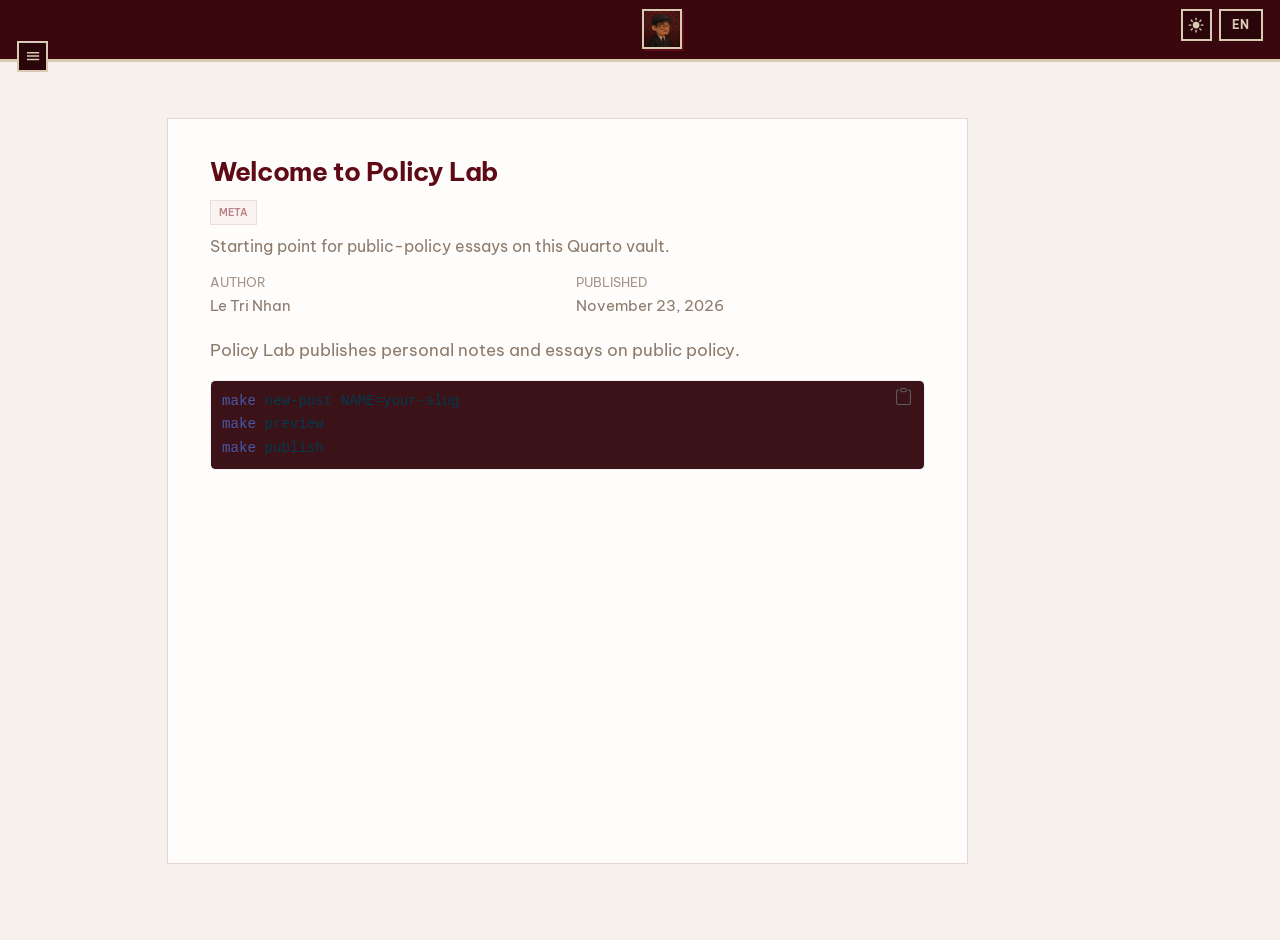
==== commit 3b705fc6: "Built site for gh-pages" ====
--- a/posts/welcome/index.html
+++ b/posts/welcome/index.html
@@ -74,7 +74,7 @@
 <link href="../../site_libs/quarto-html/quarto-syntax-highlighting-37eea08aefeeee20ff55810ff984fec1.css" rel="stylesheet" id="quarto-text-highlighting-styles">
 <script src="../../site_libs/bootstrap/bootstrap.min.js"></script>
 <link href="../../site_libs/bootstrap/bootstrap-icons.css" rel="stylesheet">
-<link href="../../site_libs/bootstrap/bootstrap-75dc4cf192016c55b9d33042b8f943cb.min.css" rel="stylesheet" append-hash="true" id="quarto-bootstrap" data-mode="light">
+<link href="../../site_libs/bootstrap/bootstrap-871bd949cf36042c4977230cf1a6bc03.min.css" rel="stylesheet" append-hash="true" id="quarto-bootstrap" data-mode="light">
 <script id="quarto-search-options" type="application/json">{
   "language": {
     "search-no-results-text": "No results",
@@ -363,16 +363,17 @@
 
   function navLabelFor(href, fallback, lang) {
     var path = (href || "").toLowerCase();
+    var vi = lang !== "en";
     if (path.indexOf("philosophy-lab") !== -1) {
-      return lang === "en" ? "Philosophy" : "Triết học";
-    }
-    if (path.indexOf("tech-lab") !== -1) return "Tech";
-    if (path.indexOf("economic-lab") !== -1) return "Economics";
-    if (path.indexOf("policy-lab") !== -1) return "Policy";
+      return vi ? "Triết học" : "Philosophy";
+    }
+    if (path.indexOf("tech-lab") !== -1) return vi ? "Công nghệ" : "Tech";
+    if (path.indexOf("economic-lab") !== -1) return vi ? "Kinh tế" : "Economics";
+    if (path.indexOf("policy-lab") !== -1) return vi ? "Chính sách" : "Policy";
     var t = (fallback || "").replace(/\s+/g, " ").trim();
     // Never keep abbreviated Phil / Triết in the chrome
     if (/^phil$/i.test(t) || /^tri[eế]t$/i.test(t)) {
-      return lang === "en" ? "Philosophy" : "Triết học";
+      return vi ? "Triết học" : "Philosophy";
     }
     return t;
   }
@@ -395,8 +396,10 @@
     } catch (e) {}
     document.documentElement.dataset.lang = lang;
     var btn = document.getElementById("lang-chip");
-    // Label = destination language (USWDS two-language pattern)
-    if (btn) btn.textContent = lang === "vi" ? "EN" : "VI";
+    // Current language chip (VI / EN) — matches visible copy
+    if (btn) btn.textContent = lang === "vi" ? "VI" : "EN";
+    var notebooks = document.querySelector(".site-drawer-label");
+    if (notebooks) notebooks.textContent = lang === "vi" ? "Sổ tay" : "Notebooks";
     syncNavLabels(lang);
     buildLangToc(lang);
   }
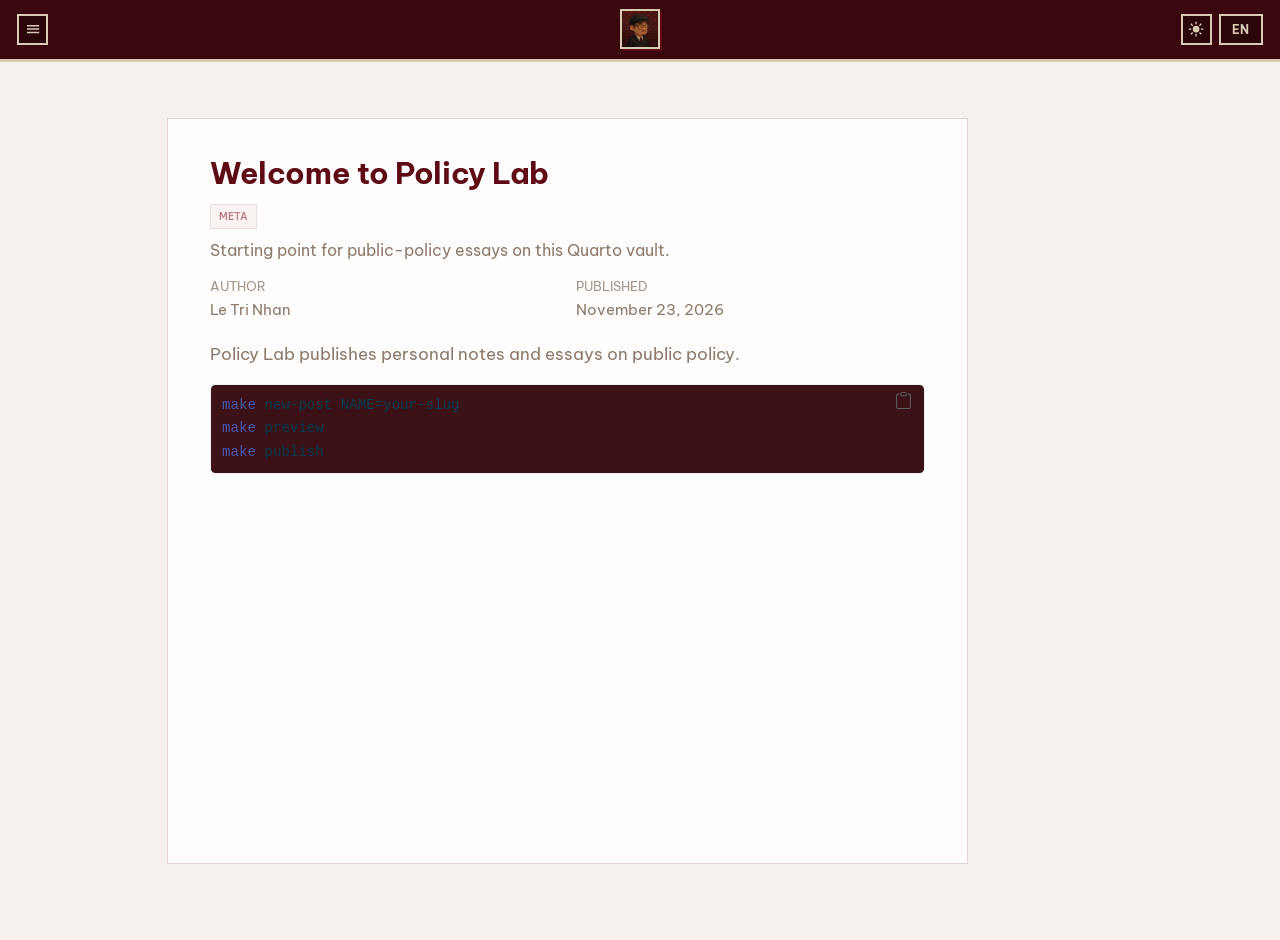
==== commit 3873b7ad: "Built site for gh-pages" ====
--- a/posts/welcome/index.html
+++ b/posts/welcome/index.html
@@ -74,7 +74,7 @@
 <link href="../../site_libs/quarto-html/quarto-syntax-highlighting-37eea08aefeeee20ff55810ff984fec1.css" rel="stylesheet" id="quarto-text-highlighting-styles">
 <script src="../../site_libs/bootstrap/bootstrap.min.js"></script>
 <link href="../../site_libs/bootstrap/bootstrap-icons.css" rel="stylesheet">
-<link href="../../site_libs/bootstrap/bootstrap-871bd949cf36042c4977230cf1a6bc03.min.css" rel="stylesheet" append-hash="true" id="quarto-bootstrap" data-mode="light">
+<link href="../../site_libs/bootstrap/bootstrap-d0a110e66f5a62e0cf5ec2116f73c4b5.min.css" rel="stylesheet" append-hash="true" id="quarto-bootstrap" data-mode="light">
 <script id="quarto-search-options" type="application/json">{
   "language": {
     "search-no-results-text": "No results",
@@ -567,7 +567,22 @@
     var brandBox =
       host.querySelector(".navbar-brand-container") ||
       host.querySelector(".navbar-brand");
-    ensureControls(host);
+    var controls = ensureControls(host);
+
+    // Force single-row DOM order: menu | (absolute brand) | theme/lang
+    // Prevents Bootstrap order from dropping the toggler onto grid row 2
+    if (toggler.parentNode === host) host.insertBefore(toggler, host.firstChild);
+    if (brandBox && brandBox.parentNode === host) {
+      brandBox.classList.add("lab-header-brand");
+      host.insertBefore(brandBox, toggler.nextSibling);
+    }
+    if (controls && controls.parentNode === host) host.appendChild(controls);
+    if (collapse && collapse.parentNode === host) {
+      collapse.setAttribute("hidden", "");
+      collapse.style.display = "none";
+    }
+    var tools = host.querySelector(".quarto-navbar-tools");
+    if (tools) tools.style.display = "none";
 
     // Force hub order: menu | brand | controls
     host.classList.add("lab-header-bar");
